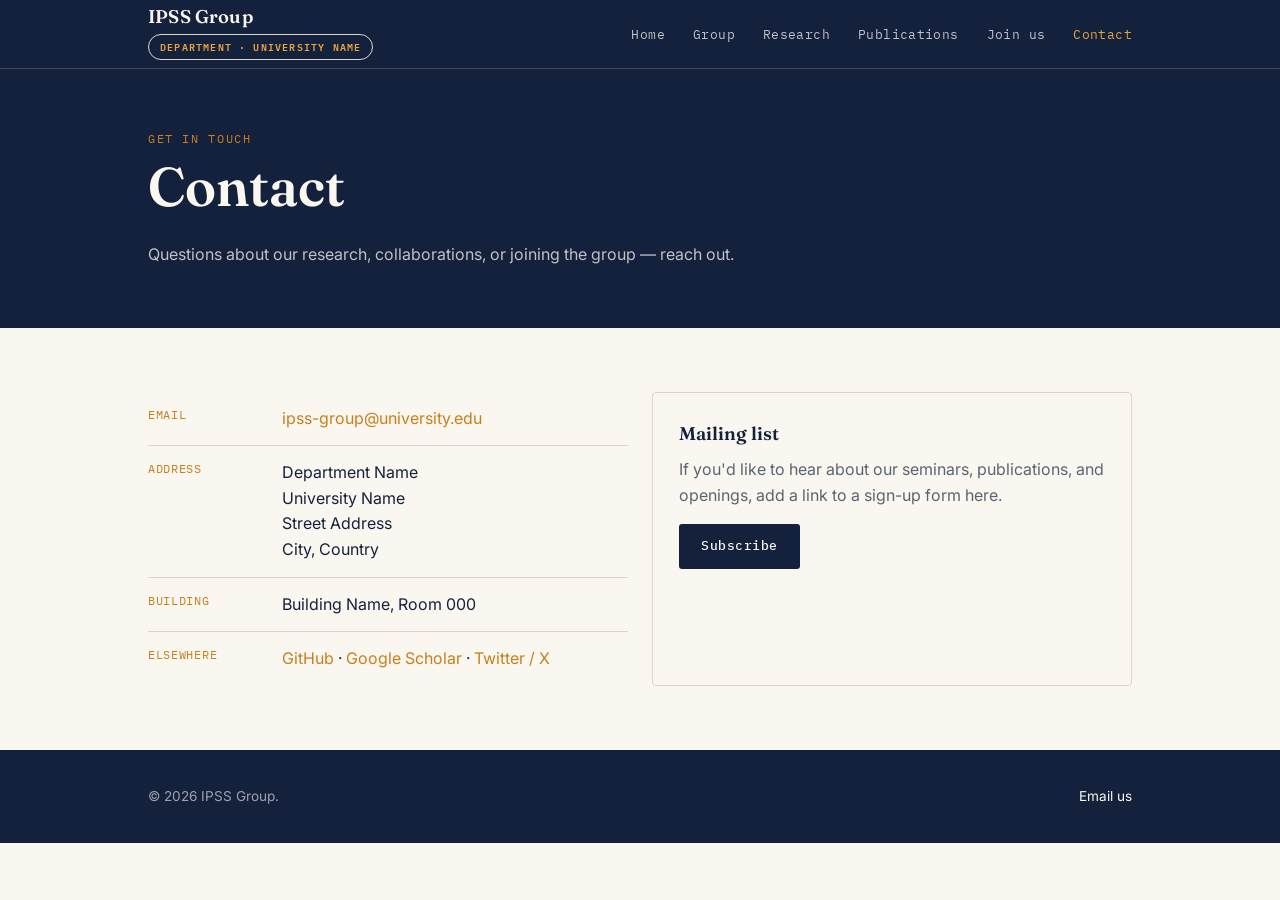
==== contact.html @ b123b955 "Add files via upload" ====
<!DOCTYPE html>
<html lang="en">
<head>
<meta charset="UTF-8">
<meta name="viewport" content="width=device-width, initial-scale=1.0">
<title>Contact — IPSS Group</title>
<link rel="stylesheet" href="style.css">
</head>
<body>

<nav class="site-nav">
  <div class="wrap">
    <a class="brand" href="index.html">IPSS Group<span class="tag">Department · University Name</span></a>
    <ul class="nav-links">
      <li><a href="index.html">Home</a></li>
      <li><a href="group.html">Group</a></li>
      <li><a href="research.html">Research</a></li>
      <li><a href="publications.html">Publications</a></li>
      <li><a href="join.html">Join us</a></li>
      <li><a href="contact.html" aria-current="page">Contact</a></li>
    </ul>
  </div>
</nav>

<header class="page-header">
  <div class="wrap">
    <span class="eyebrow">Get in touch</span>
    <h1>Contact</h1>
    <p><!-- EDIT -->Questions about our research, collaborations, or joining the group — reach out.</p>
  </div>
</header>

<section>
  <div class="wrap">
    <div class="grid grid-2">
      <div>
        <div class="info-row">
          <div class="k">Email</div>
          <div><a href="mailto:ipss-group@university.edu"><!-- EDIT -->ipss-group@university.edu</a></div>
        </div>
        <div class="info-row">
          <div class="k">Address</div>
          <div><!-- EDIT -->Department Name<br>University Name<br>Street Address<br>City, Country</div>
        </div>
        <div class="info-row">
          <div class="k">Building</div>
          <div><!-- EDIT -->Building Name, Room 000</div>
        </div>
        <div class="info-row">
          <div class="k">Elsewhere</div>
          <div><a href="#">GitHub</a> · <a href="#">Google Scholar</a> · <a href="#">Twitter / X</a></div>
        </div>
      </div>
      <div class="card">
        <h3>Mailing list</h3>
        <p><!-- EDIT -->If you'd like to hear about our seminars, publications, and openings, add a link to a sign-up form here.</p>
        <a class="btn" href="#" style="background:var(--ink); color:var(--paper);">Subscribe</a>
      </div>
    </div>
  </div>
</section>

<footer>
  <div class="wrap">
    <div>© <span id="year"></span> IPSS Group.</div>
    <div><a href="mailto:ipss-group@university.edu">Email us</a></div>
  </div>
</footer>
<script>document.getElementById('year').textContent = new Date().getFullYear();</script>
</body>
</html>
---- style.css ----
/* ============================================================
   IPSS GROUP — shared stylesheet
   Design tokens live here. Change colors/fonts once, site-wide.
   ============================================================ */

@import url('https://fonts.googleapis.com/css2?family=Fraunces:ital,opsz,wght@0,9..144,400;0,9..144,600;1,9..144,500&family=Inter:wght@400;500;600&family=IBM+Plex+Mono:wght@400;500&display=swap');

:root {
  /* Color */
  --ink:        #14213D; /* deep navy — nav, hero, headings on paper */
  --ink-soft:   #2B3A67; /* secondary navy — cards on dark */
  --paper:      #FAF7F0; /* warm off-white — page background */
  --paper-dim:  #F1ECDF; /* slightly deeper paper — alt sections */
  --amber:      #E8A33D; /* accent — underlines, tags, links on dark */
  --amber-deep: #C97F1C; /* accent hover / links on paper */
  --slate:      #5B6472; /* body text secondary */
  --line:       #DDD5C7; /* hairline rules on paper */
  --line-dark:  rgba(250,247,240,0.18); /* hairline rules on navy */

  /* Type */
  --display: 'Fraunces', Georgia, serif;
  --body: 'Inter', -apple-system, Segoe UI, sans-serif;
  --mono: 'IBM Plex Mono', ui-monospace, monospace;
}

* { box-sizing: border-box; }
html { scroll-behavior: smooth; }

body {
  margin: 0;
  background: var(--paper);
  color: var(--ink);
  font-family: var(--body);
  line-height: 1.6;
  -webkit-font-smoothing: antialiased;
}

a { color: var(--amber-deep); text-decoration: none; }
a:hover { text-decoration: underline; }
a:focus-visible, button:focus-visible { outline: 2px solid var(--amber-deep); outline-offset: 3px; }

img { max-width: 100%; display: block; }

h1, h2, h3 { font-family: var(--display); font-weight: 600; margin: 0 0 0.5em; color: var(--ink); }
h1 { font-size: clamp(2.2rem, 5vw, 3.4rem); line-height: 1.05; }
h2 { font-size: clamp(1.5rem, 3vw, 2rem); }
h3 { font-size: 1.15rem; }
p { margin: 0 0 1em; color: var(--slate); }

.eyebrow {
  font-family: var(--mono);
  font-size: 0.72rem;
  letter-spacing: 0.14em;
  text-transform: uppercase;
  color: var(--amber-deep);
  display: inline-block;
  margin-bottom: 0.8em;
}

.wrap { max-width: 1040px; margin: 0 auto; padding: 0 28px; }

/* ---------- Nav ---------- */
.site-nav {
  position: sticky; top: 0; z-index: 50;
  background: var(--ink);
  border-bottom: 1px solid var(--line-dark);
}
.site-nav .wrap {
  display: flex; align-items: center; justify-content: space-between;
  height: 68px;
}
.brand {
  font-family: var(--display); font-weight: 600; font-size: 1.15rem;
  color: var(--paper); letter-spacing: 0.01em;
}
.brand:hover { text-decoration: none; color: var(--amber); }
.brand .tag { display: block; font-family: var(--mono); font-size: 0.62rem; letter-spacing: 0.12em; color: var(--amber); text-transform: uppercase; margin-top: 2px; }
.nav-links { display: flex; gap: 28px; list-style: none; margin: 0; padding: 0; }
.nav-links a {
  font-family: var(--mono); font-size: 0.8rem; letter-spacing: 0.03em;
  color: var(--paper); opacity: 0.75;
}
.nav-links a:hover, .nav-links a[aria-current="page"] { opacity: 1; color: var(--amber); text-decoration: none; }
.nav-toggle { display: none; }

@media (max-width: 720px) {
  .nav-links { display: none; }
}

/* ---------- Hero ---------- */
.hero {
  background: var(--ink);
  color: var(--paper);
  padding: 88px 0 76px;
  position: relative;
  overflow: hidden;
}
.hero::after {
  content: "";
  position: absolute; right: -80px; top: -80px;
  width: 320px; height: 320px; border-radius: 50%;
  background: radial-gradient(circle, rgba(232,163,61,0.18), transparent 70%);
}
.hero h1 { color: var(--paper); max-width: 780px; }
.hero .lede { color: rgba(250,247,240,0.75); max-width: 560px; font-size: 1.05rem; }
.hero .eyebrow { color: var(--amber); }

.hero-stats {
  display: flex; gap: 40px; margin-top: 44px; flex-wrap: wrap;
  border-top: 1px solid var(--line-dark); padding-top: 28px;
}
.hero-stats .stat-num { font-family: var(--display); font-size: 1.8rem; color: var(--amber); }
.hero-stats .stat-label { font-family: var(--mono); font-size: 0.7rem; letter-spacing: 0.08em; text-transform: uppercase; color: rgba(250,247,240,0.65); }

/* ---------- Page header (non-home) ---------- */
.page-header {
  background: var(--ink); color: var(--paper);
  padding: 56px 0 44px;
}
.page-header h1 { color: var(--paper); }
.page-header p { color: rgba(250,247,240,0.75); max-width: 620px; }

/* ---------- Sections ---------- */
section { padding: 64px 0; }
.section-alt { background: var(--paper-dim); }
.section-head { max-width: 640px; margin-bottom: 40px; }
hr.rule { border: none; border-top: 1px solid var(--line); margin: 0; }

/* ---------- Cards / grids ---------- */
.grid { display: grid; gap: 24px; }
.grid-2 { grid-template-columns: repeat(2, 1fr); }
.grid-3 { grid-template-columns: repeat(3, 1fr); }
@media (max-width: 760px) { .grid-2, .grid-3 { grid-template-columns: 1fr; } }

.card {
  background: var(--paper);
  border: 1px solid var(--line);
  padding: 26px;
  border-radius: 4px;
}
.section-alt .card { background: #fff; }

.card .idx { font-family: var(--mono); font-size: 0.72rem; color: var(--amber-deep); letter-spacing: 0.08em; }

/* ---------- People ---------- */
.person {
  display: flex; gap: 18px; align-items: flex-start;
  padding: 22px 0; border-top: 1px solid var(--line);
}
.person:first-of-type { border-top: none; }
.avatar {
  width: 64px; height: 64px; border-radius: 50%;
  background: var(--ink-soft); flex: none;
  display: flex; align-items: center; justify-content: center;
  color: var(--amber); font-family: var(--display); font-size: 1.3rem;
}
.person h3 { margin-bottom: 2px; }
.role { font-family: var(--mono); font-size: 0.72rem; color: var(--amber-deep); letter-spacing: 0.06em; text-transform: uppercase; }

/* ---------- Publications ---------- */
.pub {
  padding: 20px 0; border-top: 1px solid var(--line);
  display: grid; grid-template-columns: 90px 1fr; gap: 20px;
}
.pub:first-of-type { border-top: none; }
.pub .year { font-family: var(--mono); color: var(--amber-deep); font-size: 0.95rem; }
.pub h3 { margin-bottom: 6px; font-size: 1.05rem; }
.pub .venue { font-family: var(--mono); font-size: 0.78rem; color: var(--slate); }
.pub .authors { font-size: 0.92rem; }
@media (max-width: 600px) { .pub { grid-template-columns: 1fr; gap: 6px; } }

/* ---------- Tags ---------- */
.tag {
  display: inline-block; font-family: var(--mono); font-size: 0.68rem;
  letter-spacing: 0.05em; text-transform: uppercase;
  border: 1px solid var(--line); border-radius: 20px;
  padding: 4px 11px; margin: 0 6px 6px 0; color: var(--slate);
}

/* ---------- Buttons ---------- */
.btn {
  display: inline-block; font-family: var(--mono); font-size: 0.8rem;
  letter-spacing: 0.04em; padding: 12px 22px; border-radius: 3px;
  background: var(--amber); color: var(--ink); font-weight: 500;
}
.btn:hover { background: var(--amber-deep); color: #fff; text-decoration: none; }
.btn-ghost {
  background: transparent; border: 1px solid var(--line-dark); color: var(--paper);
}
.btn-ghost:hover { background: rgba(250,247,240,0.08); color: var(--paper); }

/* ---------- Contact / list items ---------- */
.info-row { display: flex; gap: 14px; padding: 14px 0; border-top: 1px solid var(--line); }
.info-row:first-of-type { border-top: none; }
.info-row .k { font-family: var(--mono); font-size: 0.72rem; letter-spacing: 0.06em; text-transform: uppercase; color: var(--amber-deep); width: 120px; flex: none; }

.step {
  display: flex; gap: 18px; padding: 20px 0; border-top: 1px solid var(--line);
}
.step:first-of-type { border-top: none; }
.step .num { font-family: var(--mono); color: var(--amber-deep); font-size: 0.85rem; flex: none; width: 26px; }

/* ---------- Footer ---------- */
footer {
  background: var(--ink); color: rgba(250,247,240,0.6);
  padding: 36px 0; font-size: 0.85rem;
}
footer a { color: var(--paper); }
footer .wrap { display: flex; justify-content: space-between; flex-wrap: wrap; gap: 12px; }
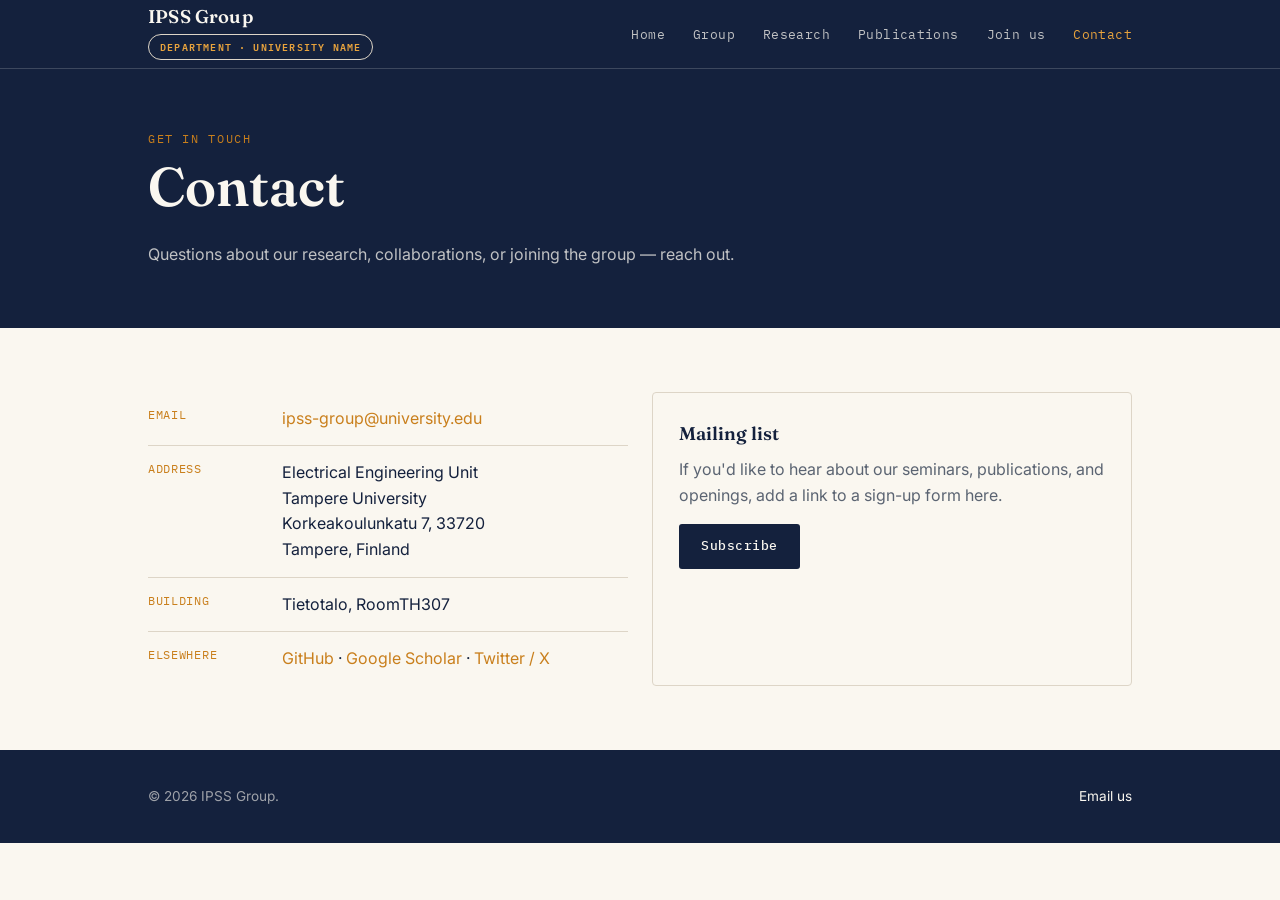
==== commit b3107dd2: "Update contact.html" ====
--- a/contact.html
+++ b/contact.html
@@ -36,15 +36,15 @@
       <div>
         <div class="info-row">
           <div class="k">Email</div>
-          <div><a href="mailto:ipss-group@university.edu"><!-- EDIT -->ipss-group@university.edu</a></div>
+          <div><a href="mailto:abrar.akram@tuni.fi"><!-- EDIT -->ipss-group@university.edu</a></div>
         </div>
         <div class="info-row">
           <div class="k">Address</div>
-          <div><!-- EDIT -->Department Name<br>University Name<br>Street Address<br>City, Country</div>
+          <div><!-- EDIT -->Electrical Engineering Unit<br>Tampere University<br>Korkeakoulunkatu 7, 33720<br>Tampere, Finland</div>
         </div>
         <div class="info-row">
           <div class="k">Building</div>
-          <div><!-- EDIT -->Building Name, Room 000</div>
+          <div><!-- EDIT -->Tietotalo, RoomTH307</div>
         </div>
         <div class="info-row">
           <div class="k">Elsewhere</div>
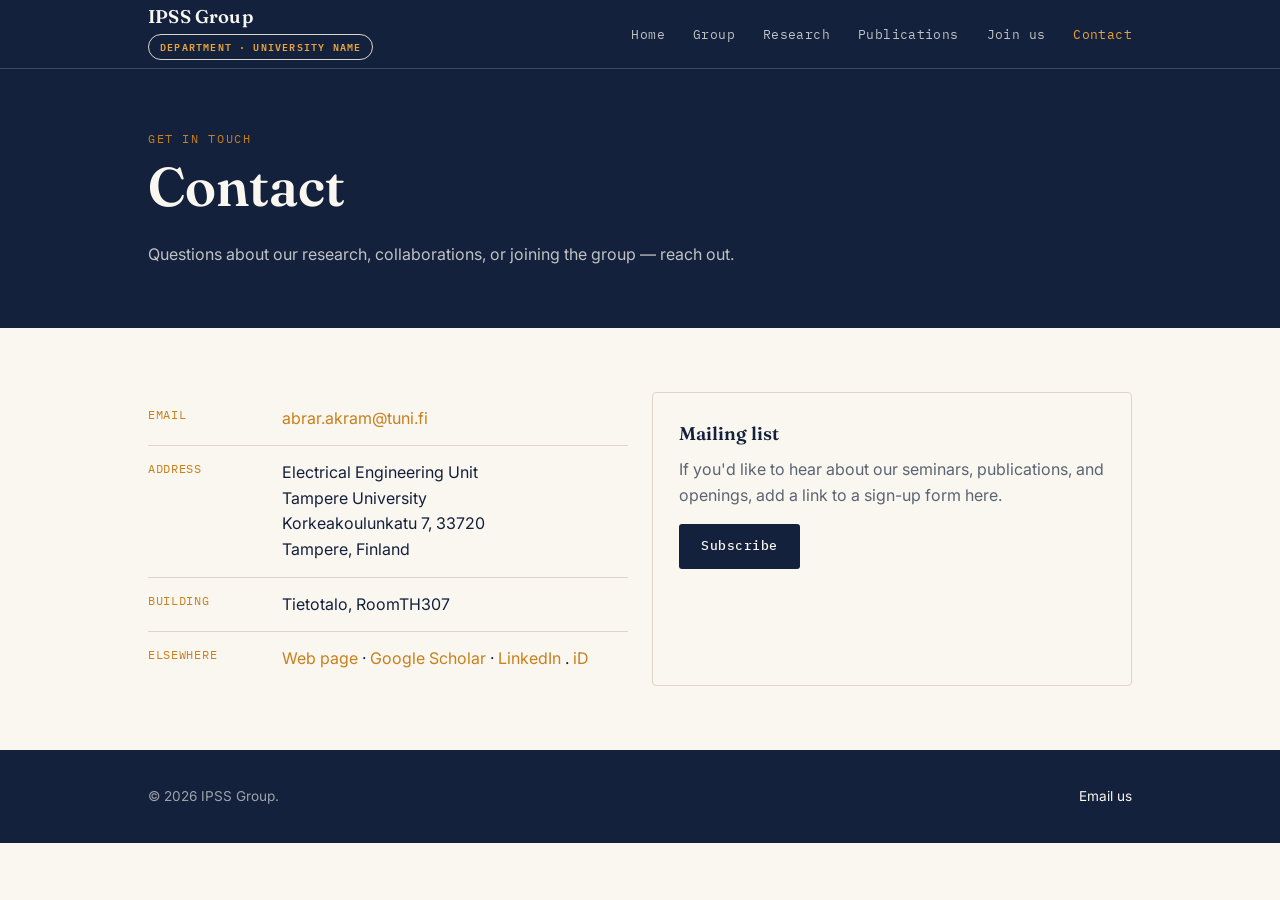
==== commit 37d93a2b: "Update contact.html" ====
--- a/contact.html
+++ b/contact.html
@@ -36,7 +36,7 @@
       <div>
         <div class="info-row">
           <div class="k">Email</div>
-          <div><a href="mailto:abrar.akram@tuni.fi"><!-- EDIT -->ipss-group@university.edu</a></div>
+          <div><a href="mailto:abrar.akram@tuni.fi"><!-- EDIT -->abrar.akram@tuni.fi</a></div>
         </div>
         <div class="info-row">
           <div class="k">Address</div>
@@ -48,7 +48,7 @@
         </div>
         <div class="info-row">
           <div class="k">Elsewhere</div>
-          <div><a href="#">GitHub</a> · <a href="#">Google Scholar</a> · <a href="#">Twitter / X</a></div>
+          <div><a href="https://www.tuni.fi/en/people/abrar-akram">Web page</a> · <a href="https://scholar.google.com/citations?user=MT6jOtkAAAAJ&hl=en">Google Scholar</a> · <a href="https://www.linkedin.com/in/muhammad-abrar-akram-7b1b40103/">LinkedIn</a> . <a href="https://orcid.org/my-orcid?orcid=0000-0001-7574-8695">iD</a></div>
         </div>
       </div>
       <div class="card">
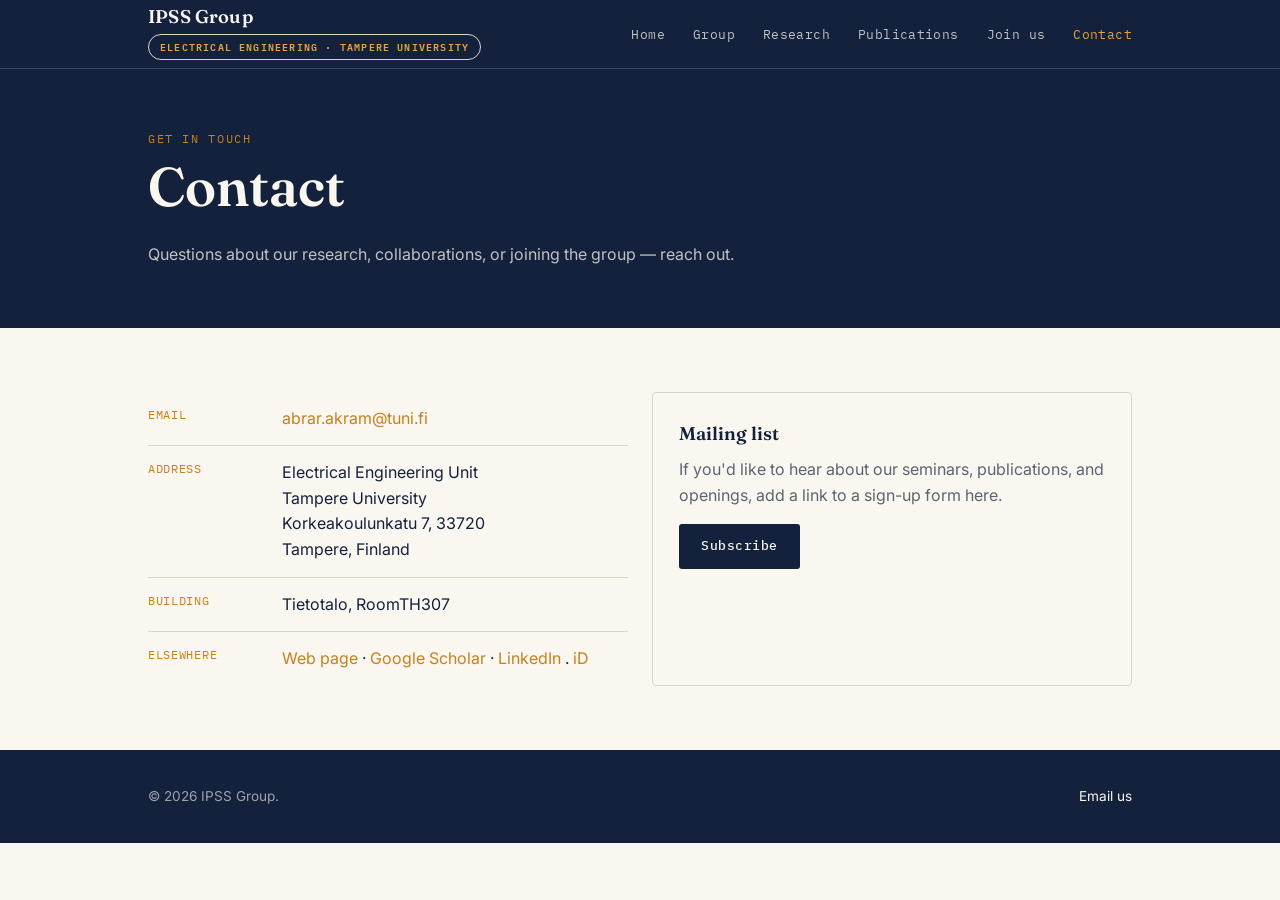
==== commit 1a1f4dae: "Update contact.html" ====
--- a/contact.html
+++ b/contact.html
@@ -10,7 +10,7 @@
 
 <nav class="site-nav">
   <div class="wrap">
-    <a class="brand" href="index.html">IPSS Group<span class="tag">Department · University Name</span></a>
+    <a class="brand" href="index.html">IPSS Group<span class="tag">Electrical Engineering · Tampere University</span></a>
     <ul class="nav-links">
       <li><a href="index.html">Home</a></li>
       <li><a href="group.html">Group</a></li>
@@ -63,7 +63,7 @@
 <footer>
   <div class="wrap">
     <div>© <span id="year"></span> IPSS Group.</div>
-    <div><a href="mailto:ipss-group@university.edu">Email us</a></div>
+    <div><a href="abrar.akram@tuni.fi">Email us</a></div>
   </div>
 </footer>
 <script>document.getElementById('year').textContent = new Date().getFullYear();</script>
--- a/style.css
+++ b/style.css
@@ -101,7 +101,7 @@
   width: 320px; height: 320px; border-radius: 50%;
   background: radial-gradient(circle, rgba(232,163,61,0.18), transparent 70%);
 }
-.hero h1 { color: var(--paper); max-width: 780px; }
+.hero h1 { color: var(--paper); max-width: 780px; font-size: clamp(1.8rem, 4vw, 2.6rem); line-height: 1.15;}  
 .hero .lede { color: rgba(250,247,240,0.75); max-width: 560px; font-size: 1.05rem; }
 .hero .eyebrow { color: var(--amber); }
 
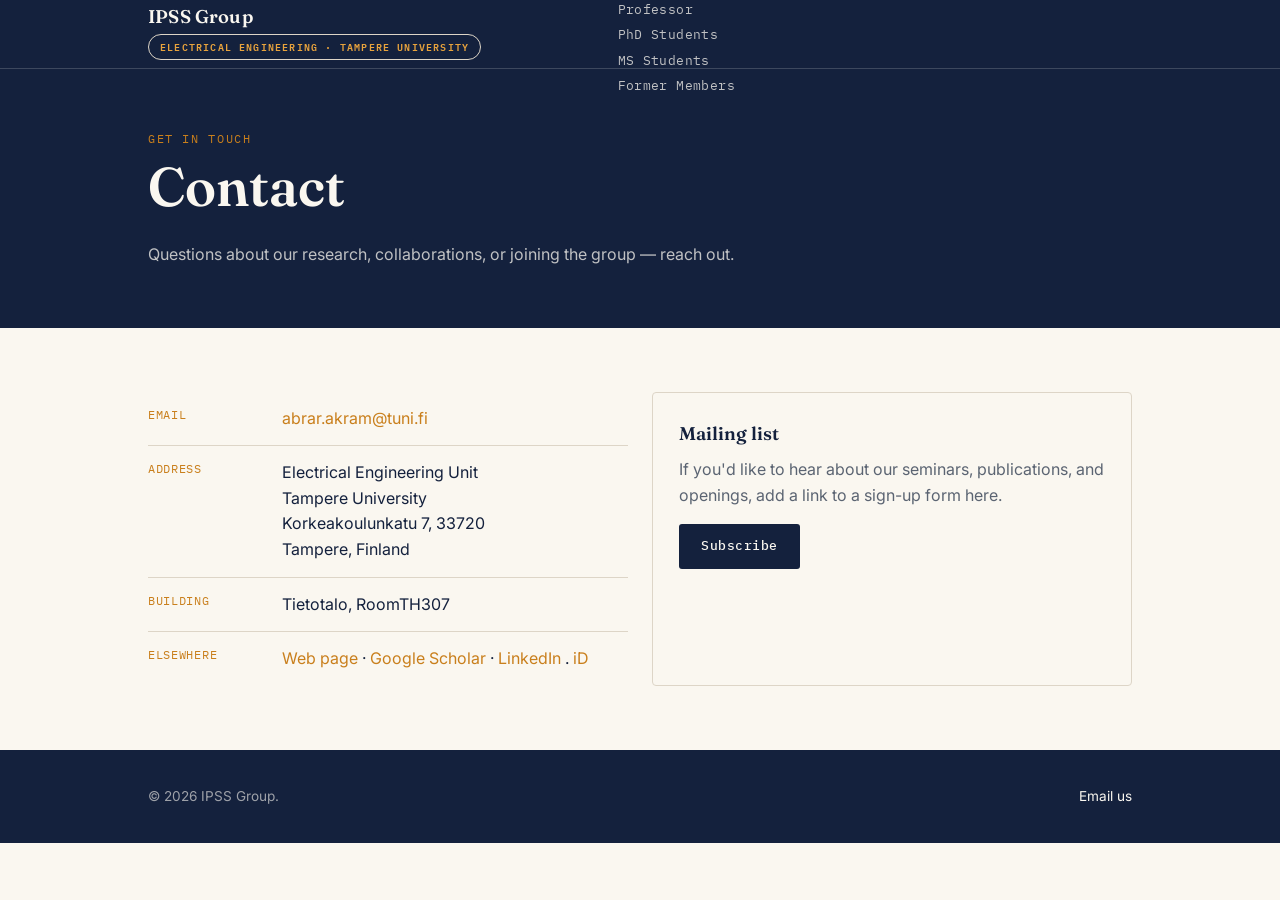
==== commit 17058951: "Update contact.html" ====
--- a/contact.html
+++ b/contact.html
@@ -13,7 +13,14 @@
     <a class="brand" href="index.html">IPSS Group<span class="tag">Electrical Engineering · Tampere University</span></a>
     <ul class="nav-links">
       <li><a href="index.html">Home</a></li>
-      <li><a href="group.html">Group</a></li>
+      <li class="dropdown"><a href="group.html">Group</a>
+  <ul class="dropdown-menu">
+    <li><a href="group.html#professor">Professor</a></li>
+    <li><a href="group.html#phd">PhD Students</a></li>
+    <li><a href="group.html#ms">MS Students</a></li>
+    <li><a href="group.html#alumni">Former Members</a></li>
+  </ul>
+</li>
       <li><a href="research.html">Research</a></li>
       <li><a href="publications.html">Publications</a></li>
       <li><a href="join.html">Join us</a></li>
